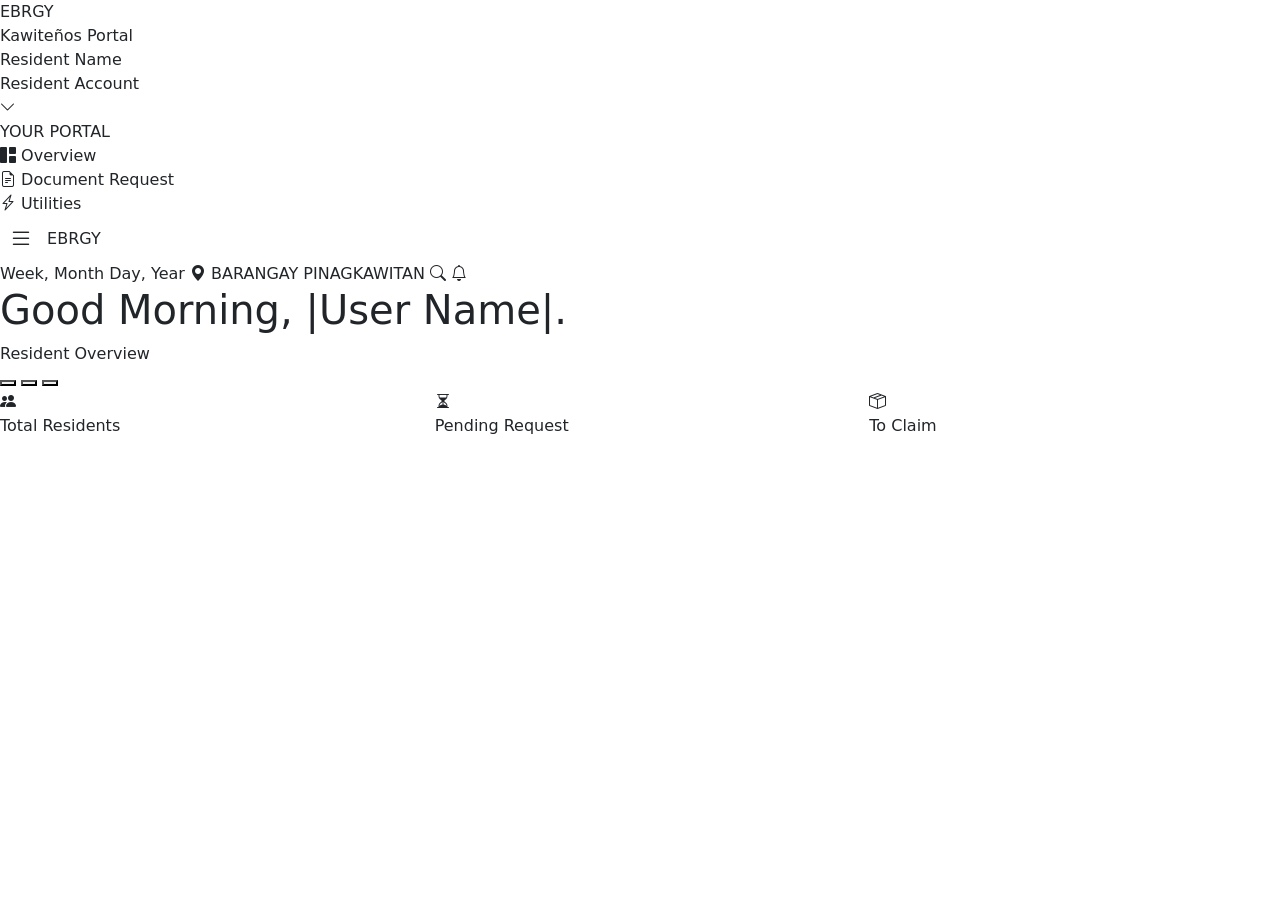
==== index.html @ 131c8eee "Add website files" ====
<!DOCTYPE html>
<html lang="en">
<head>
    <meta charset="UTF-8">
    <meta name="viewport" content="width=device-width, initial-scale=1.0">
    <title>Resident Dashboard</title>

    <link href="https://cdn.jsdelivr.net/npm/bootstrap@5.3.8/dist/css/bootstrap.min.css" rel="stylesheet" integrity="sha384-sRIl4kxILFvY47J16cr9ZwB07vP4J8+LH7qKQnuqkuIAvNWLzeN8tE5YBujZqJLB" crossorigin="anonymous">
    <link rel="stylesheet" href="https://cdn.jsdelivr.net/npm/bootstrap-icons@1.13.1/font/bootstrap-icons.min.css">

    <link rel="stylesheet" href="../static/css/dashboard.css">

</head>
<body>

<div class="app-shell">

    <!-- Sidebar backdrop for mobile -->
    <div class="sidebar-backdrop" id="sidebarBackdrop"></div>

    <!-- ==== SIDEBAR === -->
    <aside class="sidebar" id="sidebar" aria-label="Portal navigation">
        <div class="brand">
            <div class="brand-mark" aria-hidden="true"></div>
            <div>
                <div class="brand-name">EBRGY</div>
                <div class="brand-sub">Kawiteños Portal</div>
            </div>
        </div>

        <button type="button" class="account-card btn text-start p-0" style="border:none;">
            <div class="account-avatar" aria-hidden="true"></div>
            <div>
                <div class="account-name">Resident Name</div>
                <div class="account-sub">Resident Account</div>
            </div>
            <i class="bi bi-chevron-down account-chevron" aria-hidden="true"></i>
        </button>

        <div class="nav-label">YOUR PORTAL</div>
        <nav class="side-nav">
            <a href="#" class="nav-link" aria-current="page">
                <i class="bi bi-grid-1x2-fill" aria-hidden="true"></i>
                Overview
            </a>
            <a href="#" class="nav-link">
                <i class="bi bi-file-earmark-text" aria-hidden="true"></i>
                Document Request
            </a>
            <a href="#" class="nav-link">
                <i class="bi bi-lightning-charge" aria-hidden="true"></i>
                Utilities
            </a>
        </nav>
    </aside>

    <!-- ==== MAIN ==== -->
    <div class="main-col">

        <!-- Mobile-only topbar with menu toggle -->
        <div class="mobile-topbar">
            <button class="btn btn-sm" id="menuToggle" aria-label="Open menu" aria-controls="sidebar" aria-expanded="false">
                <i class="bi bi-list fs-4" style="color: var(--p-500);"></i>
            </button>
            <span class="brand-name">EBRGY</span>
            <span style="width:32px;"></span>
        </div>

        <header class="topbar">
            <span class="topbar-date" id="topbarDate">Week, Month Day, Year</span>
            <span class="topbar-brgy">
                <i class="bi bi-geo-alt-fill" aria-hidden="true"></i>
                BARANGAY PINAGKAWITAN
            </span>
            <span class="topbar-icons">
                <i class="bi bi-search" role="button" aria-label="Search"></i>
                <i class="bi bi-bell" role="button" aria-label="Notifications"></i>
            </span>
        </header>

        <main class="content">
            <div class="container-fluid p-0 grid-12">

                <!-- Greeting carousel -->
                <div class="row">
                    <div class="col-12">
                        <div id="greetingCarousel" class="carousel slide greeting-card" data-bs-ride="carousel" data-bs-interval="6000">
                            <div class="carousel-inner">
                                <div class="carousel-item active">
                                    <h1 class="greeting-title">Good Morning, <span class="placeholder-name">|User Name|</span>.</h1>
                                    <p class="greeting-sub mb-0">Resident Overview</p>
                                </div>
                                <div class="carousel-item">
                                    <h1 class="greeting-title">3 Announcements</h1>
                                    <p class="greeting-sub mb-0">New updates from Barangay Pinagkawitan</p>
                                </div>
                                <div class="carousel-item">
                                    <h1 class="greeting-title">2 Requests In Progress</h1>
                                    <p class="greeting-sub mb-0">Track the status of your document requests</p>
                                </div>
                            </div>
                            <div class="carousel-dots">
                                <button type="button" data-bs-target="#greetingCarousel" data-bs-slide-to="0" class="active" aria-current="true" aria-label="Slide 1"></button>
                                <button type="button" data-bs-target="#greetingCarousel" data-bs-slide-to="1" aria-label="Slide 2"></button>
                                <button type="button" data-bs-target="#greetingCarousel" data-bs-slide-to="2" aria-label="Slide 3"></button>
                            </div>
                        </div>
                    </div>
                </div>

                <!-- Stat cards -->
                <div class="row g-3 g-md-4">
                    <div class="col-12 col-sm-6 col-lg-4">
                        <div class="stat-card">
                            <div class="stat-icon"><i class="bi bi-people-fill" aria-hidden="true"></i></div>
                            <div class="stat-label">Total Residents</div>
                        </div>
                    </div>
                    <div class="col-12 col-sm-6 col-lg-4">
                        <div class="stat-card">
                            <div class="stat-icon"><i class="bi bi-hourglass-split" aria-hidden="true"></i></div>
                            <div class="stat-label">Pending Request</div>
                        </div>
                    </div>
                    <div class="col-12 col-sm-6 col-lg-4">
                        <div class="stat-card">
                            <div class="stat-icon"><i class="bi bi-box-seam" aria-hidden="true"></i></div>
                            <div class="stat-label">To Claim</div>
                        </div>
                    </div>
                </div>

            </div>
        </main>
    </div>
</div>

<script src="https://cdn.jsdelivr.net/npm/bootstrap@5.3.8/dist/js/bootstrap.bundle.min.js" integrity="sha384-FKyoEForCGlyvwx9Hj09JcYn3nv7wiPVlz7YYwJrWVcXK/BmnVDxM+D2scQbITxI" crossorigin="anonymous"></script>

<script src="../static/scripts/dashboard.js"></script>
</body>
</html>
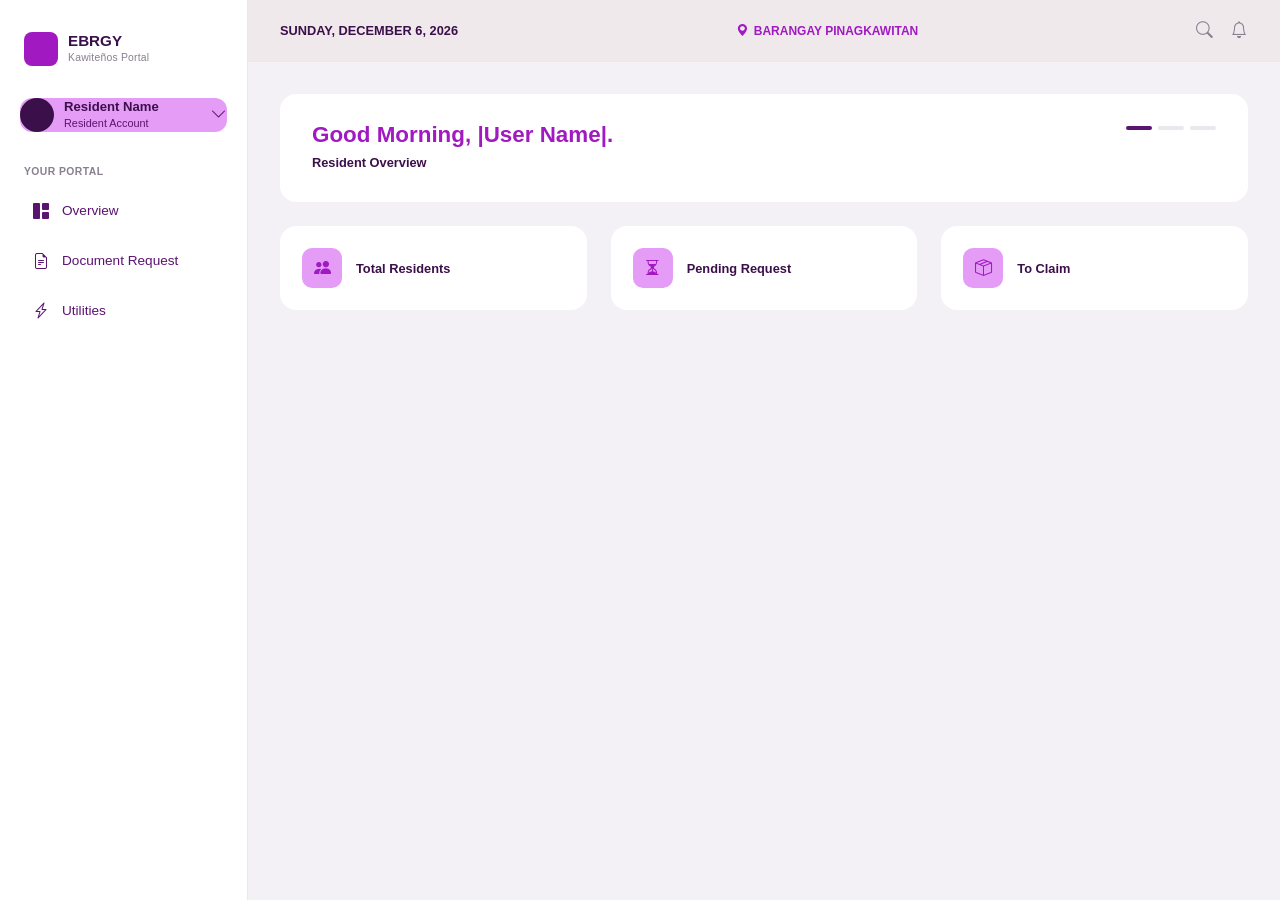
==== commit 3938255c: "Add website files" ====
--- a/index.html
+++ b/index.html
@@ -8,7 +8,7 @@
     <link href="https://cdn.jsdelivr.net/npm/bootstrap@5.3.8/dist/css/bootstrap.min.css" rel="stylesheet" integrity="sha384-sRIl4kxILFvY47J16cr9ZwB07vP4J8+LH7qKQnuqkuIAvNWLzeN8tE5YBujZqJLB" crossorigin="anonymous">
     <link rel="stylesheet" href="https://cdn.jsdelivr.net/npm/bootstrap-icons@1.13.1/font/bootstrap-icons.min.css">
 
-    <link rel="stylesheet" href="../static/css/dashboard.css">
+    <link rel="stylesheet" href="static/dashboard.css">
 
 </head>
 <body>
@@ -137,6 +137,6 @@
 
 <script src="https://cdn.jsdelivr.net/npm/bootstrap@5.3.8/dist/js/bootstrap.bundle.min.js" integrity="sha384-FKyoEForCGlyvwx9Hj09JcYn3nv7wiPVlz7YYwJrWVcXK/BmnVDxM+D2scQbITxI" crossorigin="anonymous"></script>
 
-<script src="../static/scripts/dashboard.js"></script>
+<script src="static/dashboard.js"></script>
 </body>
 </html>
--- a/static/dashboard.css
+++ b/static/dashboard.css
@@ -0,0 +1,345 @@
+:root {
+    --p-900: #E59CF7;
+    --p-800: #D973F2;
+    --p-700: #CC4BEC;
+    --p-600: #BF24E5;
+    --p-500: #A11AC1;
+    --p-400: #7E1697;
+    --p-300: #5B1370;
+    --p-200: #3B0F4A;
+    --p-100: #1E0926;
+
+    --gutter: 24px;
+    --margin: 32px;
+    --sidebar-w: 248px;
+
+    --bg-app: #F4F1F6;
+    --bg-topbar: #EFE9EC;
+    --text-muted: #8A7F91;
+    --border-soft: #ECE6EF;
+}
+
+html, body {
+    height: 100%;
+}
+
+body {
+    font-family: "Segoe UI", Roboto, "Helvetica Neue", Arial, sans-serif;
+    background-color: var(--bg-app);
+    color: var(--p-200);
+}
+
+a { text-decoration: none; }
+
+
+.app-shell {
+    display: flex;
+    min-height: 100vh;
+}
+
+
+.sidebar {
+    width: var(--sidebar-w);
+    flex: 0 0 var(--sidebar-w);
+    background: #ffffff;
+    border-right: 1px solid var(--border-soft);
+    padding: var(--margin) 20px;
+    display: flex;
+    flex-direction: column;
+}
+
+.brand {
+    display: flex;
+    align-items: center;
+    gap: 10px;
+    margin-bottom: 32px;
+    padding: 0 4px;
+}
+
+.brand-mark {
+    width: 34px;
+    height: 34px;
+    border-radius: 8px;
+    background: var(--p-500);
+    flex: 0 0 34px;
+}
+
+.brand-name {
+    font-weight: 700;
+    font-size: 0.95rem;
+    color: var(--p-200);
+    line-height: 1.1;
+}
+
+.brand-sub {
+    font-size: 0.65rem;
+    color: var(--text-muted);
+    letter-spacing: .02em;
+}
+
+.account-card {
+    display: flex;
+    align-items: center;
+    gap: 10px;
+    background: var(--p-900);
+    border-radius: 12px;
+    padding: 10px 12px;
+    margin-bottom: 28px;
+}
+
+.account-avatar {
+    width: 34px;
+    height: 34px;
+    border-radius: 50%;
+    background: var(--p-200);
+    flex: 0 0 34px;
+}
+
+.account-name {
+    font-weight: 700;
+    font-size: 0.82rem;
+    color: var(--p-200);
+    line-height: 1.2;
+}
+
+.account-sub {
+    font-size: 0.68rem;
+    color: var(--p-300);
+}
+
+.account-chevron {
+    margin-left: auto;
+    color: var(--p-300);
+}
+
+.nav-label {
+    font-size: 0.65rem;
+    font-weight: 700;
+    color: var(--text-muted);
+    letter-spacing: .04em;
+    margin: 4px 4px 10px;
+}
+
+.side-nav {
+    display: flex;
+    flex-direction: column;
+    gap: 6px;
+}
+
+.side-nav .nav-link {
+    display: flex;
+    align-items: center;
+    gap: 12px;
+    padding: 10px 12px;
+    border-radius: 10px;
+    color: var(--p-300);
+    font-size: 0.85rem;
+    font-weight: 500;
+}
+
+.side-nav .nav-link i {
+    font-size: 1rem;
+    width: 18px;
+    text-align: center;
+}
+
+.side-nav .nav-link:hover {
+    background: #FBF3FE;
+    color: var(--p-500);
+}
+
+.side-nav .nav-link.active {
+    background: var(--p-900);
+    color: var(--p-500);
+    font-weight: 700;
+}
+
+.main-col {
+    flex: 1 1 auto;
+    display: flex;
+    flex-direction: column;
+    min-width: 0;
+}
+
+.topbar {
+    background: var(--bg-topbar);
+    padding: 18px var(--margin);
+    display: flex;
+    align-items: center;
+    justify-content: space-between;
+    border-bottom: 1px solid var(--border-soft);
+}
+
+.topbar-date {
+    font-size: 0.8rem;
+    font-weight: 600;
+    color: var(--p-200);
+}
+
+.topbar-brgy {
+    font-size: 0.75rem;
+    font-weight: 700;
+    color: var(--p-500);
+    display: flex;
+    align-items: center;
+    gap: 6px;
+}
+
+.topbar-icons {
+    display: flex;
+    align-items: center;
+    gap: 18px;
+    color: var(--text-muted);
+    font-size: 1.05rem;
+}
+
+.topbar-icons i { cursor: pointer; }
+
+.content {
+    padding: var(--margin);
+    flex: 1 1 auto;
+}
+
+.grid-12 {
+    --bs-gutter-x: var(--gutter);
+}
+
+.greeting-card {
+    position: relative;
+    background: #ffffff;
+    border-radius: 16px;
+    padding: 28px 32px;
+    margin-bottom: var(--gutter);
+}
+
+.greeting-card .carousel-inner,
+.greeting-card .carousel-item {
+    min-height: 52px;
+}
+
+.greeting-card .carousel-item {
+    padding-right: 100px;
+}
+
+.greeting-title {
+    font-size: 1.4rem;
+    font-weight: 700;
+    color: var(--p-500);
+    margin-bottom: 4px;
+}
+
+.greeting-title .placeholder-name {
+    color: var(--p-500);
+}
+
+.greeting-sub {
+    font-size: 0.8rem;
+    font-weight: 600;
+    color: var(--p-200);
+}
+
+.carousel-dots {
+    position: absolute;
+    top: 32px;
+    right: 32px;
+    display: flex;
+    gap: 6px;
+    align-items: center;
+}
+
+.carousel-dots button {
+    width: 26px;
+    height: 4px;
+    padding: 0;
+    border: none;
+    border-radius: 2px;
+    background: var(--border-soft);
+    transition: background .2s ease;
+}
+
+.carousel-dots button.active {
+    background: var(--p-300);
+}
+
+.stat-card {
+    background: #ffffff;
+    border-radius: 16px;
+    padding: 22px;
+    display: flex;
+    align-items: center;
+    gap: 14px;
+    height: 100%;
+}
+
+.stat-icon {
+    width: 40px;
+    height: 40px;
+    flex: 0 0 40px;
+    border-radius: 10px;
+    background: var(--p-900);
+    display: flex;
+    align-items: center;
+    justify-content: center;
+    color: var(--p-500);
+    font-size: 1.05rem;
+}
+
+.stat-label {
+    font-size: 0.8rem;
+    font-weight: 700;
+    color: var(--p-200);
+}
+
+
+.mobile-topbar {
+    display: none;
+}
+
+@media (max-width: 991.98px) {
+    .sidebar {
+        position: fixed;
+        inset: 0 auto 0 0;
+        z-index: 1045;
+        transform: translateX(-100%);
+        transition: transform .25s ease;
+        box-shadow: 0 0 24px rgba(0,0,0,.15);
+    }
+
+    .sidebar.show {
+        transform: translateX(0);
+    }
+
+    .sidebar-backdrop {
+        position: fixed;
+        inset: 0;
+        background: rgba(30,9,38,.4);
+        z-index: 1040;
+        display: none;
+    }
+
+    .sidebar-backdrop.show { display: block; }
+
+    .mobile-topbar {
+        display: flex;
+        align-items: center;
+        justify-content: space-between;
+        background: #ffffff;
+        padding: 14px var(--margin);
+        border-bottom: 1px solid var(--border-soft);
+    }
+
+    :root { --margin: 20px; }
+}
+
+@media (max-width: 575.98px) {
+    .greeting-card .carousel-item {
+        padding-right: 0;
+        padding-bottom: 22px;
+    }
+
+    .carousel-dots {
+        top: auto;
+        bottom: 20px;
+        right: 32px;
+    }
+}
